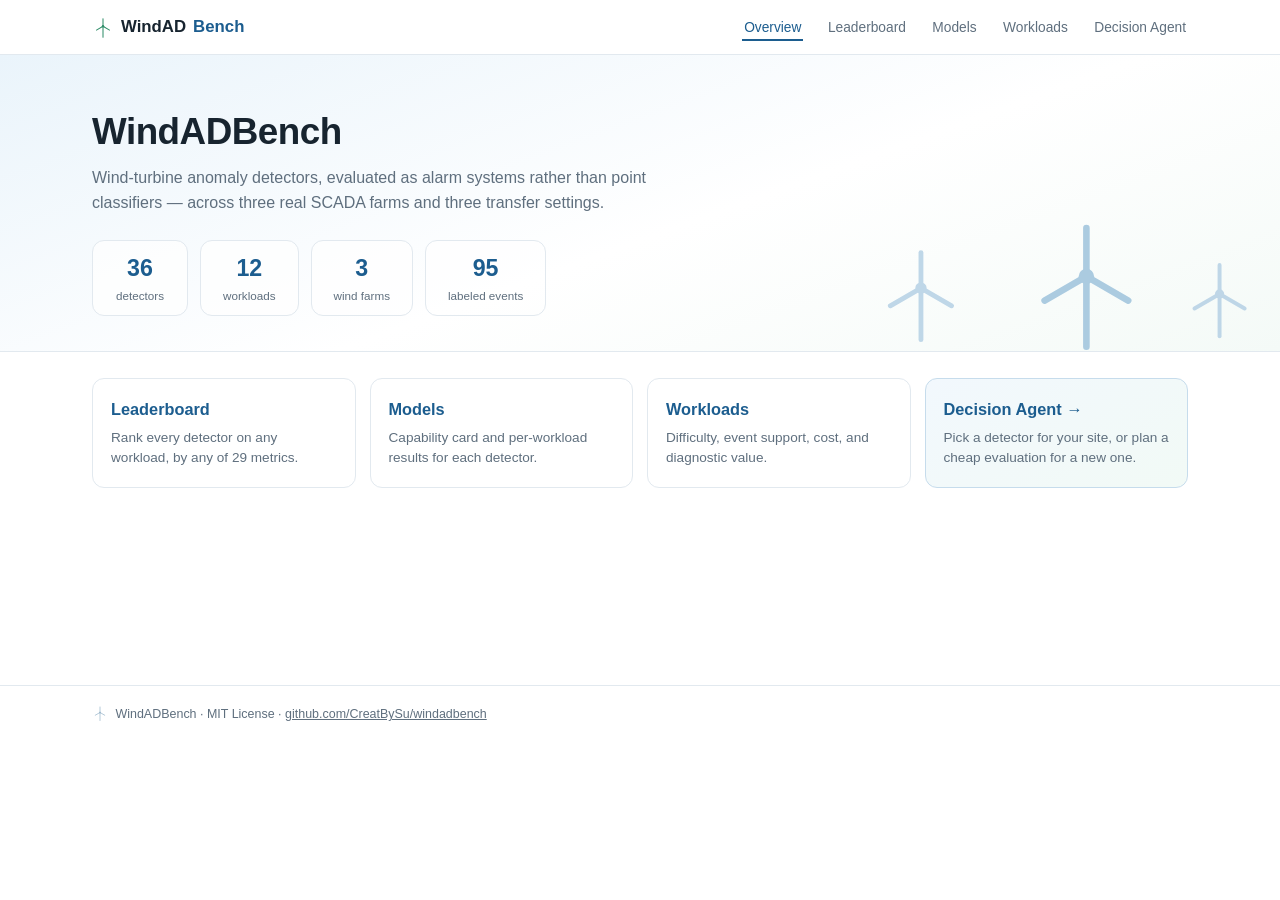
==== website/website/index.html @ ac5f59a2 "Add WindADBench website and GitHub Pages deployment" ====
<!DOCTYPE html>
<html lang="en">
<head>
<meta charset="utf-8">
<meta name="viewport" content="width=device-width, initial-scale=1">
<title>WindADBench · Benchmark System</title>
<link rel="stylesheet" href="style.css">
</head>
<body>

<svg width="0" height="0" style="position:absolute">
  <defs>
    <g id="turbine">
      <line x1="32" y1="30" x2="32" y2="62" stroke="currentColor" stroke-width="3" stroke-linecap="round"/>
      <g stroke="currentColor" stroke-width="3" stroke-linecap="round">
        <line x1="32" y1="30" x2="32" y2="8"/>
        <line x1="32" y1="30" x2="51" y2="41"/>
        <line x1="32" y1="30" x2="13" y2="41"/>
      </g>
      <circle cx="32" cy="30" r="3.5" fill="currentColor"/>
    </g>
  </defs>
</svg>

<nav class="topnav">
  <div class="wrap">
    <a class="brand" href="#overview">
      <svg viewBox="0 0 64 64" class="brand-ico"><use href="#turbine"/></svg>
      WindAD<span>Bench</span>
    </a>
    <div class="links" id="nav">
      <a href="#overview">Overview</a>
      <a href="#leaderboard">Leaderboard</a>
      <a href="#models">Models</a>
      <a href="#workloads">Workloads</a>
      <a href="#agent">Decision Agent</a>
    </div>
  </div>
</nav>

<!-- ================= OVERVIEW ================= -->
<main id="view-overview" class="view">
  <header class="hero">
    <svg class="hero-turbines" viewBox="0 0 300 120" aria-hidden="true">
      <g class="wt wt1"><use href="#turbine" transform="translate(20,40) scale(1.1)"/></g>
      <g class="wt wt2"><use href="#turbine" transform="translate(120,20) scale(1.5)"/></g>
      <g class="wt wt3"><use href="#turbine" transform="translate(230,50) scale(0.9)"/></g>
    </svg>
    <div class="wrap">
      <h1>WindADBench</h1>
      <p class="tagline">Wind-turbine anomaly detectors, evaluated as alarm systems rather than
      point classifiers — across three real SCADA farms and three transfer settings.</p>
      <div class="stats">
        <div class="stat"><b>36</b><span>detectors</span></div>
        <div class="stat"><b>12</b><span>workloads</span></div>
        <div class="stat"><b>3</b><span>wind farms</span></div>
        <div class="stat"><b>95</b><span>labeled events</span></div>
      </div>
    </div>
  </header>
  <div class="wrap">
    <div class="cards entry">
      <a class="card" href="#leaderboard"><h3>Leaderboard</h3>
        <span>Rank every detector on any workload, by any of 29 metrics.</span></a>
      <a class="card" href="#models"><h3>Models</h3>
        <span>Capability card and per-workload results for each detector.</span></a>
      <a class="card" href="#workloads"><h3>Workloads</h3>
        <span>Difficulty, event support, cost, and diagnostic value.</span></a>
      <a class="card hi" href="#agent"><h3>Decision Agent →</h3>
        <span>Pick a detector for your site, or plan a cheap evaluation for a new one.</span></a>
    </div>
  </div>
</main>

<!-- ================= LEADERBOARD ================= -->
<main id="view-leaderboard" class="view">
  <div class="wrap">
    <h2>Leaderboard</h2>
    <div class="fam-legend" id="lb-legend"></div>
    <div class="controls">
      <label>Track
        <select id="lb-track">
          <option value="in-farm">In-farm (T1)</option>
          <option value="cross-turbine">Cross-turbine (T3)</option>
          <option value="cross-farm">Cross-farm (T4)</option>
        </select></label>
      <label>Workload <select id="lb-workload"></select></label>
      <label>Family <select id="lb-family"></select></label>
      <input id="lb-search" type="search" placeholder="filter models…">
    </div>
    <div class="grouptabs" id="lb-groups"></div>
    <div class="tablewrap tall"><table id="lb-table"></table></div>
    <p class="fineprint">Click a column to rank by it; top-3 highlighted.</p>
  </div>
</main>

<!-- ================= MODELS ================= -->
<main id="view-models" class="view">
  <div class="wrap">
    <h2>Model Profiles</h2>
    <div class="fam-legend" id="md-legend"></div>
    <div class="controls">
      <label>Family <select id="md-family"></select></label>
      <label class="check" style="align-self:center"><input type="checkbox" id="md-cpu"> CPU-only</label>
      <input id="md-search" type="search" placeholder="filter models…">
    </div>
    <div class="tablewrap"><table id="md-table"></table></div>
    <div id="md-detail"></div>
  </div>
</main>

<!-- ================= WORKLOADS ================= -->
<main id="view-workloads" class="view">
  <div class="wrap">
    <h2>Workload Profiles</h2>
    <p class="note small">Each workload is a versioned ⟨farm, turbine-set, event-set⟩ task.
    Click a row for its local top models.</p>
    <div class="tablewrap"><table id="wl-table"></table></div>
    <div id="wl-detail"></div>
  </div>
</main>

<!-- ================= DECISION AGENT ================= -->
<main id="view-agent" class="view">
  <div class="wrap">
    <div class="page-head">
      <h2>Decision Agent</h2>
      <button class="btn ghost small" id="llm-open">Explanations…</button>
    </div>
    <p class="lede">Two deterministic policies read the published evidence matrix.
      <b>D2M</b> turns a deployment profile into a detector portfolio — or abstains when the
      evidence is too thin. <b>M2B</b> turns a new detector into a budgeted evaluation plan.
      Everything is computed in your browser from the same knowledge base as the paper;
      the optional language model only puts the result into words, it never changes it.</p>

    <div class="da-tabs" id="da-tabs">
      <button class="da-tab active" data-t="d2m">D2M · Which detector for my site?</button>
      <button class="da-tab" data-t="m2b">M2B · How should I evaluate my detector?</button>
    </div>

    <!-- ---- D2M ---- -->
    <section id="da-d2m" class="da-pane active">
      <div class="da-form">
        <div class="field-row">
          <label>Turbines <input type="number" id="nd-turbines" value="10" min="1"></label>
          <label>SCADA channels <input type="number" id="nd-features" value="200" min="1"></label>
          <label>Site
            <select id="nd-type"><option value="onshore">onshore</option><option value="offshore" selected>offshore</option></select></label>
          <label>Fault labels
            <select id="nd-labels"><option value="no">none (cold start)</option><option value="yes">available</option></select></label>
        </div>
        <div class="field-row preset-row">
          <span class="row-label">Priority</span>
          <div class="presets" id="nd-presets"></div>
        </div>
        <details class="adv">
          <summary>Advanced — custom weights and hard constraints</summary>
          <div class="adv-grid">
            <div>
              <h4>Dimension weights</h4>
              <div id="nd-sliders"></div>
            </div>
            <div>
              <h4>Hard constraints</h4>
              <label class="check"><input type="checkbox" id="nd-cpu"> CPU-only site</label>
              <label class="inline">Max false alarms / turbine-day <input type="number" id="nd-fa" min="0" step="0.5" placeholder="none"></label>
              <label class="inline">Max model size (MB) <input type="number" id="nd-size" min="0" step="10" placeholder="none"></label>
              <label class="inline">Min early-detection rate <input type="number" id="nd-early" min="0" max="1" step="0.05" placeholder="none"></label>
              <label class="inline">Max inference time (s) <input type="number" id="nd-infer" min="0" step="0.01" placeholder="none"></label>
            </div>
          </div>
        </details>
      </div>
      <div id="nd-out" class="da-result"></div>
    </section>

    <!-- ---- M2B ---- -->
    <section id="da-m2b" class="da-pane">
      <ol class="steps">
        <li class="step">
          <div class="step-head"><span class="step-n">1</span>
            <h3>Follow the active evaluation plan</h3></div>
          <p class="note small" id="nm-lede"></p>
          <div class="plan-grid">
            <ol class="order" id="nm-order"></ol>
            <div id="nm-chart"></div>
          </div>
        </li>
        <li class="step">
          <div class="step-head"><span class="step-n">2</span>
            <h3>Enter what you measured</h3></div>
          <p class="note small">One row per workload you ran. Empty fields are ignored —
            a dimension is only scored when at least one of its metrics is present.</p>
          <div id="nm-rows"></div>
          <div class="rowbtns">
            <button class="btn small" id="nm-add">+ add workload</button>
            <button class="btn primary small" id="nm-run">Position my detector</button>
          </div>
          <details class="adv">
            <summary>Cost measurements — enables the cost dimension</summary>
            <div class="field-row">
              <label>Inference time (s) <input type="number" step="any" id="nm-infer" placeholder="—"></label>
              <label>GPU memory (MB) <input type="number" step="any" id="nm-gpu" placeholder="0 if CPU-only"></label>
              <label>Model size (MB) <input type="number" step="any" id="nm-size" placeholder="—"></label>
            </div>
          </details>
        </li>
        <li class="step">
          <div class="step-head"><span class="step-n">3</span>
            <h3>Read the position</h3></div>
          <div id="nm-out" class="da-result"></div>
        </li>
      </ol>
    </section>
  </div>
</main>

<!-- ================= LLM SETTINGS ================= -->
<dialog id="llm-dialog">
  <form method="dialog" class="llm-form">
    <h3>Explanation settings</h3>
    <p class="note small">The agent's decisions are computed locally and never depend on a
      language model. If you supply an <b>OpenAI-compatible</b> endpoint, the site can additionally
      generate a written explanation of a result. Your key is kept in this browser's
      <code>localStorage</code>, sent only to the endpoint you name, and never to us.</p>
    <label class="stack">Base URL
      <input type="url" id="llm-url" placeholder="https://api.deepseek.com/v1" autocomplete="off"></label>
    <label class="stack">API key
      <input type="password" id="llm-key" placeholder="sk-…" autocomplete="off"></label>
    <label class="stack">Model
      <input type="text" id="llm-model" placeholder="deepseek-chat" autocomplete="off"></label>
    <p class="fineprint" id="llm-resolved"></p>
    <div class="rowbtns">
      <button class="btn primary small" id="llm-save" value="save">Save</button>
      <button class="btn small" id="llm-test" type="button">Test connection</button>
      <button class="btn small" id="llm-clear" type="button">Clear</button>
      <button class="btn ghost small" value="cancel" formnovalidate>Close</button>
    </div>
    <p class="llm-status" id="llm-status"></p>
  </form>
</dialog>

<footer><div class="wrap">
  <svg viewBox="0 0 64 64" class="foot-ico"><use href="#turbine"/></svg>
  WindADBench · MIT License ·
  <a href="https://github.com/CreatBySu/windadbench">github.com/CreatBySu/windadbench</a>
</div></footer>

<script src="data.js"></script>
<script src="core.js"></script>
<script src="views.js"></script>
<script src="policy.js"></script>
<script src="explain.js"></script>
<script src="agent.js"></script>
<script src="app.js"></script>
</body>
</html>
---- website/website/style.css ----
:root {
  --ink: #17242f;
  --muted: #5f6f7e;
  --accent: #1c5d8f;
  --accent-2: #2e8d68;
  --sky-1: #eaf4fb;
  --sky-2: #f4faf7;
  --line: #e2e9ef;
  --bg-alt: #f6f9fb;
  --card: #ffffff;
  --warn: #a15c00;
  --danger: #a3323f;
  --radius: 12px;
  --shadow: 0 2px 14px rgba(28, 93, 143, .08);
  font-size: 16px;
}
* { box-sizing: border-box; }
body {
  margin: 0; color: var(--ink);
  font-family: -apple-system, "Segoe UI", Helvetica, Arial, sans-serif;
  line-height: 1.55; background: #fff;
}
.wrap { max-width: 1140px; margin: 0 auto; padding: 0 22px; }
h1 { font-size: 2.3rem; margin: 0 0 .4rem; letter-spacing: -0.5px; }
h2 { font-size: 1.45rem; margin: 0 0 1rem; padding-top: 2rem; letter-spacing: -0.3px; }
h2::after { content: ""; display: block; width: 44px; height: 3px; border-radius: 2px;
  background: linear-gradient(90deg, var(--accent), var(--accent-2)); margin-top: 8px; }
h3 { font-size: 1.02rem; margin: 0 0 .6rem; }
h4 { font-size: .78rem; margin: 1rem 0 .35rem; text-transform: uppercase; letter-spacing: .07em; color: var(--muted); }
.note { color: var(--muted); max-width: 64rem; }
.small { font-size: .84rem; }
.fineprint { color: var(--muted); font-size: .78rem; margin-top: .8rem; }
.muted { color: var(--muted); }
code { font-size: .86em; background: var(--bg-alt); border-radius: 4px; padding: 0 4px; }

/* ---- nav ---- */
.topnav { position: sticky; top: 0; z-index: 50; background: rgba(255,255,255,.94);
  backdrop-filter: blur(8px); border-bottom: 1px solid var(--line); }
.topnav .wrap { display: flex; align-items: center; justify-content: space-between; height: 54px; }
.brand { font-weight: 700; font-size: 1.05rem; color: var(--ink); text-decoration: none;
  display: flex; align-items: center; gap: 7px; }
.brand span { color: var(--accent); }
.brand-ico { width: 22px; height: 22px; color: var(--accent-2); }
.links a { color: var(--muted); text-decoration: none; font-size: .86rem; margin-left: 18px;
  padding: 4px 2px; border-bottom: 2px solid transparent; }
.links a.active, .links a:hover { color: var(--accent); border-bottom-color: var(--accent); }

/* ---- views ---- */
.view { display: none; min-height: 70vh; padding-bottom: 3rem; }
.view.active { display: block; }
.page-head { display: flex; align-items: baseline; justify-content: space-between; gap: 16px; }
.page-head h2 { margin-bottom: .6rem; }
.lede { color: var(--muted); font-size: .9rem; max-width: 58rem; margin: 0 0 1.4rem; }
.lede b { color: var(--ink); }

/* ---- hero ---- */
.hero { position: relative; overflow: hidden; padding: 3rem 0 2.2rem; margin-bottom: 1.6rem;
  border-bottom: 1px solid var(--line);
  background: linear-gradient(160deg, var(--sky-1) 0%, #ffffff 55%, var(--sky-2) 100%); }
.hero .wrap { position: relative; z-index: 1; }
.hero-turbines { position: absolute; right: 0; bottom: -6px; width: min(440px, 46vw);
  color: #b9d3e6; opacity: .9; }
.wt { animation: sway 5.5s ease-in-out infinite; transform-origin: center bottom; }
.wt2 { animation-delay: 1.2s; color: #a3c6de; }
.wt3 { animation-delay: 2.4s; }
@keyframes sway { 0%,100% { transform: translateY(0) } 50% { transform: translateY(-3px) } }
@media (prefers-reduced-motion: reduce) { .wt { animation: none; } }
.tagline { font-size: 1rem; color: var(--muted); max-width: 38rem; margin: 0 0 1.5rem; }
.stats { display: flex; flex-wrap: wrap; gap: 12px; }
.stat { display: flex; flex-direction: column; align-items: center; gap: 0;
  background: rgba(255,255,255,.72); border: 1px solid var(--line); border-radius: var(--radius);
  padding: 10px 22px; min-width: 96px; }
.stat b { display: block; font-size: 1.45rem; color: var(--accent); font-variant-numeric: tabular-nums; }
.stat span { font-size: .73rem; color: var(--muted); }

/* ---- entry cards ---- */
.cards { display: grid; grid-template-columns: repeat(auto-fit, minmax(230px, 1fr)); gap: 14px; }
.card { background: var(--card); border: 1px solid var(--line); border-radius: var(--radius);
  padding: 18px; color: var(--ink); text-decoration: none;
  transition: transform .15s, box-shadow .15s, border-color .15s; }
.card span { display: block; font-size: .85rem; line-height: 1.5; color: var(--muted); }
a.card:hover { border-color: var(--accent); box-shadow: var(--shadow); transform: translateY(-2px); }
.card h3 { margin: 0 0 .35rem; color: var(--accent); }
.card.hi { background: linear-gradient(150deg, #f2f8fd, #f2faf6); border-color: #c6dcec; }

/* ---- controls ---- */
.controls { display: flex; flex-wrap: wrap; gap: 14px; align-items: end; margin: 1rem 0 .6rem; }
.controls label { font-size: .76rem; color: var(--muted); display: flex; flex-direction: column; gap: 4px; }
select, input[type=search], input[type=number], input[type=text], input[type=url], input[type=password] {
  font: inherit; font-size: .85rem; padding: 6px 9px; border: 1px solid var(--line);
  border-radius: 8px; background: #fff; color: var(--ink); }
select:focus, input:focus { outline: 2px solid #bcd7ea; outline-offset: 0; }
.grouptabs { display: flex; flex-wrap: wrap; gap: 6px; margin: 0 0 10px; }
.gtab { font: inherit; font-size: .8rem; padding: 5px 14px; border: 1px solid var(--line);
  border-radius: 16px; background: #fff; cursor: pointer; color: var(--muted); }
.gtab.active { background: var(--accent); border-color: var(--accent); color: #fff; }

/* ---- tables ---- */
.tablewrap { overflow: auto; border: 1px solid var(--line); border-radius: 10px; background: #fff; }
.tablewrap.tall { max-height: 66vh; }
table { border-collapse: collapse; width: 100%; font-size: .83rem; background: #fff; }
th, td { padding: 6px 10px; text-align: right; border-bottom: 1px solid var(--line); white-space: nowrap; }
th:first-child, td:first-child, th:nth-child(2), td:nth-child(2), th:nth-child(3), td:nth-child(3) { text-align: left; }
th { background: var(--bg-alt); cursor: pointer; user-select: none; position: sticky; top: 0; z-index: 2; }
th.sorted { color: var(--accent); }
tbody tr:hover { background: #f1f7fb; }
tr.click { cursor: pointer; }
td.best { font-weight: 700; color: var(--accent-2); }
td.rank { color: var(--muted); }
tr.top1 td.rank::after { content: " 🥇"; } tr.top2 td.rank::after { content: " 🥈"; }
tr.top3 td.rank::after { content: " 🥉"; }
table.mini th, table.mini td { padding: 4px 8px; font-size: .8rem; }
.pct { color: var(--accent); font-variant-numeric: tabular-nums; }

.chip { display: inline-block; padding: 1px 8px; border-radius: 10px; font-size: .7rem; color: #fff; }
.fam-legend { display: flex; flex-wrap: wrap; gap: 6px 16px; margin: .2rem 0 .4rem;
  font-size: .78rem; color: var(--muted); }
.fam-legend .leg { display: inline-flex; align-items: center; gap: 5px; }
.f-NL { background:#6c757d; } .f-ML { background:#2e8d68; } .f-DL { background:#1c5d8f; }
.f-LLM { background:#8e44ad; } .f-TSP { background:#b26a00; } .f-DLLM { background:#a83250; }
.tag { display: inline-block; font-size: .68rem; border: 1px solid var(--line); border-radius: 4px;
  padding: 0 6px; color: var(--muted); margin-left: 6px; }
.tag.ok { color: var(--accent-2); border-color: #bcd9cb; background: #f0f8f4; }
.flag { display: inline-block; font-size: .68rem; color: var(--warn); border: 1px solid #e7c690;
  background: #fdf6e9; border-radius: 4px; padding: 0 6px; margin-left: 6px; vertical-align: middle; }
.star { color: var(--accent-2); }

/* ---- panels / details ---- */
.panel { background: var(--card); border: 1px solid var(--line); border-radius: var(--radius); padding: 18px; }
.panel.detail { margin-top: 14px; border-color: #cdd9e4; box-shadow: var(--shadow); }
.detail-head { display: flex; align-items: baseline; justify-content: space-between; gap: 14px; }
.detail-grid { display: grid; grid-template-columns: 1fr 1.4fr; gap: 18px; }

.dimbars { margin-top: 10px; }
.dimbar { display: grid; grid-template-columns: 104px 1fr 36px; gap: 8px; align-items: center;
  font-size: .75rem; color: var(--muted); margin: 3px 0; }
.bar { height: 8px; background: #e8edf2; border-radius: 4px; overflow: hidden; display: inline-block; }
.bar.wide { width: 110px; vertical-align: middle; }
.bar i { display: block; height: 100%; border-radius: 4px;
  background: linear-gradient(90deg, var(--accent), #3f7fae); }

.rec-list { list-style: none; margin: 8px 0; padding: 0; font-size: .87rem; }
.rec-list li { padding: 6px 4px; border-bottom: 1px dashed var(--line);
  display: flex; justify-content: space-between; align-items: center; gap: 8px; flex-wrap: wrap; }
.checklist { font-size: .85rem; padding-left: 1.3rem; margin: .3rem 0; }
.checklist li { margin: 4px 0; }
details { font-size: .85rem; }
summary { cursor: pointer; }

/* ---- forms ---- */
.presets { display: flex; flex-wrap: wrap; gap: 8px; }
.preset { border: 1px solid var(--line); border-radius: 16px; background: #fff; padding: 5px 12px;
  font-size: .79rem; cursor: pointer; color: var(--ink); font-family: inherit; }
.preset.active { background: var(--accent); border-color: var(--accent); color: #fff; }
.slider-row { display: grid; grid-template-columns: 92px 1fr 44px; align-items: center;
  gap: 10px; margin: 6px 0; font-size: .83rem; }
input[type=range] { accent-color: var(--accent); width: 100%; }
label.check { display: block; font-size: .85rem; margin: 6px 0; }
label.inline { display: flex; justify-content: space-between; align-items: center;
  gap: 10px; font-size: .83rem; margin: 6px 0; color: var(--muted); }
label.inline input, label.inline select { width: 120px; }
label.stack { display: flex; flex-direction: column; gap: 4px; font-size: .78rem;
  color: var(--muted); margin: 10px 0 0; }

.rowbtns { display: flex; gap: 10px; margin: 12px 0 0; flex-wrap: wrap; }
.btn { display: inline-block; padding: 8px 16px; border: 1px solid var(--accent); border-radius: 8px;
  color: var(--accent); text-decoration: none; font-size: .86rem; background: #fff;
  cursor: pointer; font-family: inherit; }
.btn.primary { background: var(--accent); color: #fff; }
.btn.ghost { border-color: var(--line); color: var(--muted); }
.btn.small { padding: 5px 12px; font-size: .8rem; }
.btn:hover:not(:disabled) { filter: brightness(1.08); border-color: var(--accent); color: var(--accent); }
.btn.primary:hover { color: #fff; }
.btn:disabled { opacity: .55; cursor: progress; }

/* ---- decision agent: tabs and form ---- */
.da-tabs { display: flex; gap: 8px; margin: 0 0 16px; }
.da-tab { font: inherit; font-size: .88rem; padding: 9px 18px; cursor: pointer;
  border: 1px solid var(--line); border-radius: 10px; background: #fff; color: var(--muted); }
.da-tab.active { background: var(--accent); border-color: var(--accent); color: #fff;
  box-shadow: var(--shadow); }
.da-pane { display: none; }
.da-pane.active { display: block; }

.da-form { background: var(--bg-alt); border: 1px solid var(--line); border-radius: var(--radius);
  padding: 14px 16px; }
.field-row { display: flex; flex-wrap: wrap; gap: 10px 18px; align-items: center; }
.field-row + .field-row { margin-top: 12px; padding-top: 12px; border-top: 1px solid var(--line); }
.field-row > label { display: inline-flex; align-items: center; gap: 8px;
  font-size: .8rem; color: var(--muted); }
.field-row input[type=number] { width: 92px; }
.row-label { font-size: .8rem; color: var(--muted); }
.adv { margin-top: 12px; padding-top: 10px; border-top: 1px solid var(--line); }
.adv > summary { font-size: .8rem; color: var(--accent); }
.adv-grid { display: grid; grid-template-columns: 1fr 1.1fr; gap: 24px; margin-top: 6px; }

/* ---- decision agent: result ---- */
.da-result { margin-top: 18px; }
.verdict { border: 1px solid #c6dcec; border-radius: var(--radius); padding: 16px 18px;
  background: linear-gradient(160deg, #f4f8fc, #f6fbf8); }
.verdict.warn { border-color: #e7cfa4; background: linear-gradient(160deg, #fdf8ee, #fdfbf6); }
.verdict-head { display: flex; align-items: center; justify-content: space-between;
  gap: 12px; flex-wrap: wrap; }
.verdict .name { font-size: 1.25rem; font-weight: 700; margin: 2px 0 4px; }
.verdict-sub { font-size: .82rem; color: var(--muted); margin: 0 0 4px; }
.verdict-note { font-size: .84rem; color: var(--warn); margin: 6px 0 0; }
.klabel { font-size: .7rem; text-transform: uppercase; letter-spacing: .08em; color: var(--muted); }
.conf { font-size: .72rem; border-radius: 20px; padding: 2px 10px; border: 1px solid var(--line);
  color: var(--muted); background: #fff; white-space: nowrap; }
.conf-high { color: var(--accent-2); border-color: #bcd9cb; background: #f0f8f4; }
.conf-medium { color: var(--warn); border-color: #e7c690; background: #fdf6e9; }
.conf-low { color: var(--danger); border-color: #e2b4ba; background: #fdf1f2; }

.explain-out { margin: 14px 0 0; }
.explain-text { font-size: .88rem; line-height: 1.65; margin: 10px 0 0;
  border-left: 3px solid var(--accent-2); background: var(--sky-2);
  border-radius: 0 8px 8px 0; padding: 10px 14px; white-space: pre-wrap; }
.explain-text.hint { border-left-color: #cdd9e4; background: var(--bg-alt); color: var(--muted); }
.explain-text.error { border-left-color: #d9a2aa; background: #fdf1f2; color: var(--danger); }

.fold { margin-top: 14px; border: 1px solid var(--line); border-radius: 10px; padding: 10px 14px; }
.fold > summary { font-size: .84rem; color: var(--accent); }
.fold[open] > summary { margin-bottom: 6px; }
.excl { max-height: 160px; overflow: auto; line-height: 1.7; }

/* ---- decision agent: M2B steps ---- */
.steps { list-style: none; margin: 0; padding: 0; }
.step { border: 1px solid var(--line); border-radius: var(--radius); padding: 16px 18px;
  margin-bottom: 14px; background: var(--card); }
.step-head { display: flex; align-items: center; gap: 10px; }
.step-head h3 { margin: 0; }
.step-n { display: inline-flex; align-items: center; justify-content: center;
  width: 22px; height: 22px; border-radius: 50%; background: var(--accent); color: #fff;
  font-size: .76rem; font-weight: 700; flex: none; }
.plan-grid { display: grid; grid-template-columns: 1fr 1.15fr; gap: 22px; align-items: start; }

.order { list-style: none; padding: 0; margin: .4rem 0 0; font-size: .84rem; }
.order li { display: grid; grid-template-columns: 22px 1fr auto auto; align-items: baseline;
  gap: 10px; padding: 3px 8px; border-radius: 6px; }
.order li.active-step { background: var(--sky-2); }
.ord-n { color: var(--muted); font-size: .74rem; font-variant-numeric: tabular-nums; }
.ord-w { font-weight: 500; }
.ord-c, .ord-r { color: var(--muted); font-size: .76rem; font-variant-numeric: tabular-nums;
  text-align: right; }
.ord-r.met { color: var(--accent-2); font-weight: 600; }
#nm-chart svg { width: 100%; height: auto; display: block; }

.nm-row { display: grid; grid-template-columns: 1.25fr repeat(6, 1fr); gap: 6px; margin: 6px 0; }
.nm-row input { min-width: 0; padding: 6px 6px; font-size: .78rem; }

/* ---- LLM settings dialog ---- */
#llm-dialog { border: 1px solid var(--line); border-radius: var(--radius); padding: 0;
  max-width: 480px; width: calc(100% - 32px); box-shadow: 0 12px 40px rgba(23,36,47,.22); }
#llm-dialog::backdrop { background: rgba(23,36,47,.32); }
.llm-form { padding: 20px 22px 18px; }
.llm-form h3 { margin-bottom: .5rem; }
.llm-form input { width: 100%; }
.llm-status { font-size: .8rem; margin: 10px 0 0; color: var(--muted); min-height: 1.2em; }
.llm-status.ok { color: var(--accent-2); }
.llm-status.error { color: var(--danger); }

/* ---- footer ---- */
footer { border-top: 1px solid var(--line); padding: 1.2rem 0 2rem; color: var(--muted); font-size: .78rem; }
footer a { color: var(--muted); }
.foot-ico { width: 16px; height: 16px; color: #9db8cc; vertical-align: -3px; margin-right: 4px; }

@media (max-width: 900px) {
  .detail-grid, .adv-grid, .plan-grid { grid-template-columns: 1fr; }
  .hero-turbines { display: none; }
  .links a { margin-left: 9px; font-size: .78rem; }
  .nm-row { grid-template-columns: 1fr 1fr 1fr; }
  .da-tabs { flex-direction: column; }
  .page-head { flex-direction: column; align-items: flex-start; gap: 4px; }
}
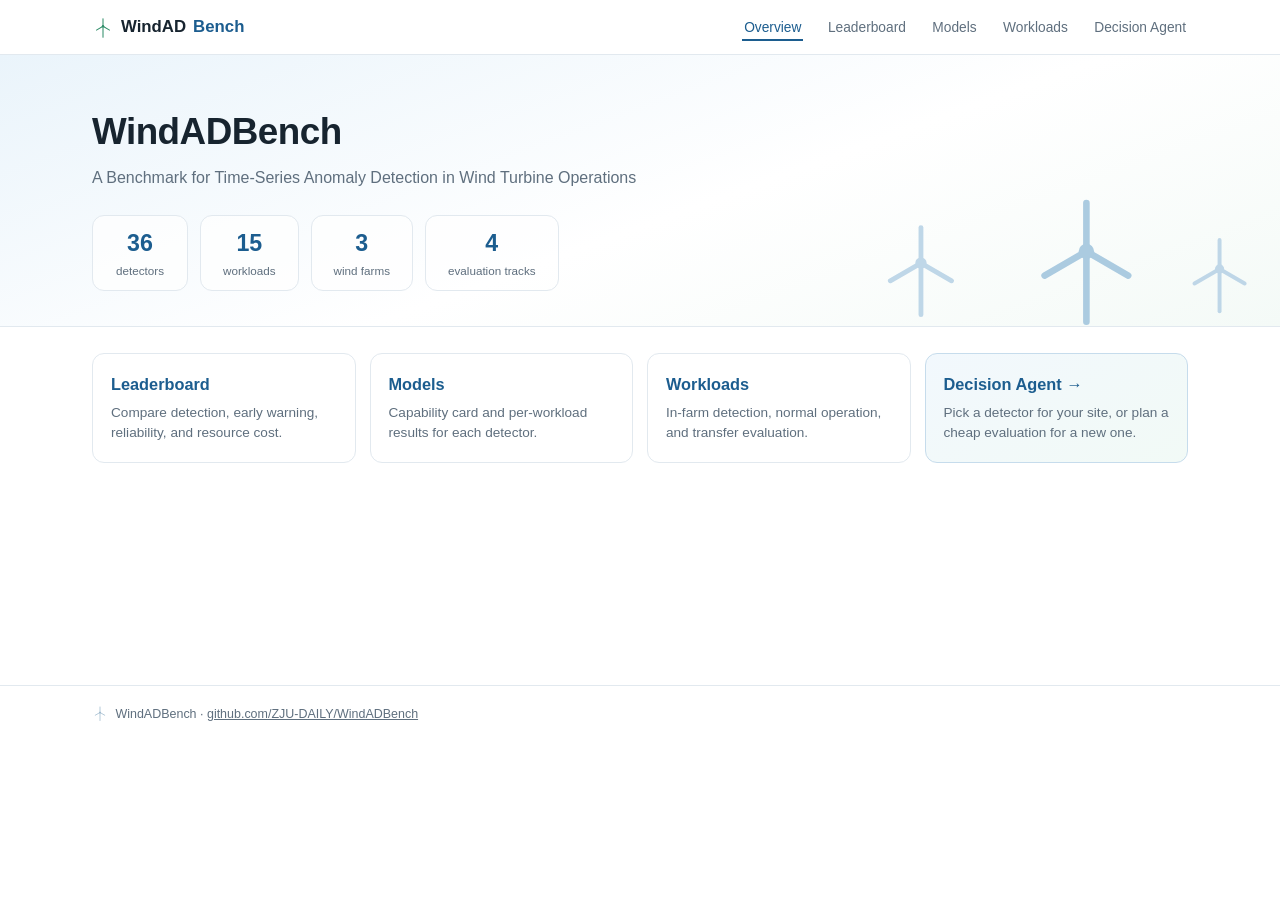
==== commit d40fc4ef: "Initial release" ====
--- a/website/website/index.html
+++ b/website/website/index.html
@@ -3,7 +3,7 @@
 <head>
 <meta charset="utf-8">
 <meta name="viewport" content="width=device-width, initial-scale=1">
-<title>WindADBench · Benchmark System</title>
+<title>WindADBench: A Benchmark for Time-Series Anomaly Detection in Wind Turbine Operations</title>
 <link rel="stylesheet" href="style.css">
 </head>
 <body>
@@ -38,7 +38,6 @@
   </div>
 </nav>
 
-<!-- ================= OVERVIEW ================= -->
 <main id="view-overview" class="view">
   <header class="hero">
     <svg class="hero-turbines" viewBox="0 0 300 120" aria-hidden="true">
@@ -48,31 +47,29 @@
     </svg>
     <div class="wrap">
       <h1>WindADBench</h1>
-      <p class="tagline">Wind-turbine anomaly detectors, evaluated as alarm systems rather than
-      point classifiers — across three real SCADA farms and three transfer settings.</p>
+      <p class="tagline">A Benchmark for Time-Series Anomaly Detection in Wind Turbine Operations</p>
       <div class="stats">
         <div class="stat"><b>36</b><span>detectors</span></div>
-        <div class="stat"><b>12</b><span>workloads</span></div>
+        <div class="stat"><b>15</b><span>workloads</span></div>
         <div class="stat"><b>3</b><span>wind farms</span></div>
-        <div class="stat"><b>95</b><span>labeled events</span></div>
+        <div class="stat"><b>4</b><span>evaluation tracks</span></div>
       </div>
     </div>
   </header>
   <div class="wrap">
     <div class="cards entry">
       <a class="card" href="#leaderboard"><h3>Leaderboard</h3>
-        <span>Rank every detector on any workload, by any of 29 metrics.</span></a>
+        <span>Compare detection, early warning, reliability, and resource cost.</span></a>
       <a class="card" href="#models"><h3>Models</h3>
         <span>Capability card and per-workload results for each detector.</span></a>
       <a class="card" href="#workloads"><h3>Workloads</h3>
-        <span>Difficulty, event support, cost, and diagnostic value.</span></a>
+        <span>In-farm detection, normal operation, and transfer evaluation.</span></a>
       <a class="card hi" href="#agent"><h3>Decision Agent →</h3>
         <span>Pick a detector for your site, or plan a cheap evaluation for a new one.</span></a>
     </div>
   </div>
 </main>
 
-<!-- ================= LEADERBOARD ================= -->
 <main id="view-leaderboard" class="view">
   <div class="wrap">
     <h2>Leaderboard</h2>
@@ -81,6 +78,7 @@
       <label>Track
         <select id="lb-track">
           <option value="in-farm">In-farm (T1)</option>
+          <option value="normal-reliability">Normal operation (T2)</option>
           <option value="cross-turbine">Cross-turbine (T3)</option>
           <option value="cross-farm">Cross-farm (T4)</option>
         </select></label>
@@ -91,10 +89,10 @@
     <div class="grouptabs" id="lb-groups"></div>
     <div class="tablewrap tall"><table id="lb-table"></table></div>
     <p class="fineprint">Click a column to rank by it; top-3 highlighted.</p>
-  </div>
-</main>
-
-<!-- ================= MODELS ================= -->
+    <p class="fineprint" id="lb-note"></p>
+  </div>
+</main>
+
 <main id="view-models" class="view">
   <div class="wrap">
     <h2>Model Profiles</h2>
@@ -109,7 +107,6 @@
   </div>
 </main>
 
-<!-- ================= WORKLOADS ================= -->
 <main id="view-workloads" class="view">
   <div class="wrap">
     <h2>Workload Profiles</h2>
@@ -120,7 +117,6 @@
   </div>
 </main>
 
-<!-- ================= DECISION AGENT ================= -->
 <main id="view-agent" class="view">
   <div class="wrap">
     <div class="page-head">
@@ -128,9 +124,9 @@
       <button class="btn ghost small" id="llm-open">Explanations…</button>
     </div>
     <p class="lede">Two deterministic policies read the published evidence matrix.
-      <b>D2M</b> turns a deployment profile into a detector portfolio — or abstains when the
-      evidence is too thin. <b>M2B</b> turns a new detector into a budgeted evaluation plan.
-      Everything is computed in your browser from the same knowledge base as the paper;
+      <b>D2M</b> uses transfer evidence to recommend a detector portfolio.
+      <b>M2B</b> uses measured workloads to complete a detector's performance card and plan further evaluation.
+      Both use the paper's evidence snapshot and fitted statistical models;
       the optional language model only puts the result into words, it never changes it.</p>
 
     <div class="da-tabs" id="da-tabs">
@@ -138,16 +134,11 @@
       <button class="da-tab" data-t="m2b">M2B · How should I evaluate my detector?</button>
     </div>
 
-    <!-- ---- D2M ---- -->
     <section id="da-d2m" class="da-pane active">
       <div class="da-form">
         <div class="field-row">
-          <label>Turbines <input type="number" id="nd-turbines" value="10" min="1"></label>
-          <label>SCADA channels <input type="number" id="nd-features" value="200" min="1"></label>
-          <label>Site
-            <select id="nd-type"><option value="onshore">onshore</option><option value="offshore" selected>offshore</option></select></label>
-          <label>Fault labels
-            <select id="nd-labels"><option value="no">none (cold start)</option><option value="yes">available</option></select></label>
+          <label>Target farm
+            <select id="nd-target"><option value="A">Farm A</option><option value="B">Farm B</option><option value="C">Farm C</option></select></label>
         </div>
         <div class="field-row preset-row">
           <span class="row-label">Priority</span>
@@ -164,9 +155,7 @@
               <h4>Hard constraints</h4>
               <label class="check"><input type="checkbox" id="nd-cpu"> CPU-only site</label>
               <label class="inline">Max false alarms / turbine-day <input type="number" id="nd-fa" min="0" step="0.5" placeholder="none"></label>
-              <label class="inline">Max model size (MB) <input type="number" id="nd-size" min="0" step="10" placeholder="none"></label>
-              <label class="inline">Min early-detection rate <input type="number" id="nd-early" min="0" max="1" step="0.05" placeholder="none"></label>
-              <label class="inline">Max inference time (s) <input type="number" id="nd-infer" min="0" step="0.01" placeholder="none"></label>
+              <label class="inline">Max normal-point FPR <input type="number" id="nd-fpr" min="0" max="1" step="0.01" placeholder="none"></label>
             </div>
           </div>
         </details>
@@ -174,7 +163,6 @@
       <div id="nd-out" class="da-result"></div>
     </section>
 
-    <!-- ---- M2B ---- -->
     <section id="da-m2b" class="da-pane">
       <ol class="steps">
         <li class="step">
@@ -189,21 +177,13 @@
         <li class="step">
           <div class="step-head"><span class="step-n">2</span>
             <h3>Enter what you measured</h3></div>
-          <p class="note small">One row per workload you ran. Empty fields are ignored —
-            a dimension is only scored when at least one of its metrics is present.</p>
+          <p class="note small">Enter one row per measured workload, including its resource measurements.
+            Delay and MTBFA use hours; fit and inference times use seconds.</p>
           <div id="nm-rows"></div>
           <div class="rowbtns">
             <button class="btn small" id="nm-add">+ add workload</button>
             <button class="btn primary small" id="nm-run">Position my detector</button>
           </div>
-          <details class="adv">
-            <summary>Cost measurements — enables the cost dimension</summary>
-            <div class="field-row">
-              <label>Inference time (s) <input type="number" step="any" id="nm-infer" placeholder="—"></label>
-              <label>GPU memory (MB) <input type="number" step="any" id="nm-gpu" placeholder="0 if CPU-only"></label>
-              <label>Model size (MB) <input type="number" step="any" id="nm-size" placeholder="—"></label>
-            </div>
-          </details>
         </li>
         <li class="step">
           <div class="step-head"><span class="step-n">3</span>
@@ -215,7 +195,6 @@
   </div>
 </main>
 
-<!-- ================= LLM SETTINGS ================= -->
 <dialog id="llm-dialog">
   <form method="dialog" class="llm-form">
     <h3>Explanation settings</h3>
@@ -242,11 +221,12 @@
 
 <footer><div class="wrap">
   <svg viewBox="0 0 64 64" class="foot-ico"><use href="#turbine"/></svg>
-  WindADBench · MIT License ·
-  <a href="https://github.com/CreatBySu/windadbench">github.com/CreatBySu/windadbench</a>
+  WindADBench ·
+  <a href="https://github.com/ZJU-DAILY/WindADBench">github.com/ZJU-DAILY/WindADBench</a>
 </div></footer>
 
 <script src="data.js"></script>
+<script src="agent_data.js"></script>
 <script src="core.js"></script>
 <script src="views.js"></script>
 <script src="policy.js"></script>
--- a/website/website/style.css
+++ b/website/website/style.css
@@ -33,7 +33,6 @@
 .muted { color: var(--muted); }
 code { font-size: .86em; background: var(--bg-alt); border-radius: 4px; padding: 0 4px; }
 
-/* ---- nav ---- */
 .topnav { position: sticky; top: 0; z-index: 50; background: rgba(255,255,255,.94);
   backdrop-filter: blur(8px); border-bottom: 1px solid var(--line); }
 .topnav .wrap { display: flex; align-items: center; justify-content: space-between; height: 54px; }
@@ -45,7 +44,6 @@
   padding: 4px 2px; border-bottom: 2px solid transparent; }
 .links a.active, .links a:hover { color: var(--accent); border-bottom-color: var(--accent); }
 
-/* ---- views ---- */
 .view { display: none; min-height: 70vh; padding-bottom: 3rem; }
 .view.active { display: block; }
 .page-head { display: flex; align-items: baseline; justify-content: space-between; gap: 16px; }
@@ -53,7 +51,6 @@
 .lede { color: var(--muted); font-size: .9rem; max-width: 58rem; margin: 0 0 1.4rem; }
 .lede b { color: var(--ink); }
 
-/* ---- hero ---- */
 .hero { position: relative; overflow: hidden; padding: 3rem 0 2.2rem; margin-bottom: 1.6rem;
   border-bottom: 1px solid var(--line);
   background: linear-gradient(160deg, var(--sky-1) 0%, #ffffff 55%, var(--sky-2) 100%); }
@@ -73,7 +70,6 @@
 .stat b { display: block; font-size: 1.45rem; color: var(--accent); font-variant-numeric: tabular-nums; }
 .stat span { font-size: .73rem; color: var(--muted); }
 
-/* ---- entry cards ---- */
 .cards { display: grid; grid-template-columns: repeat(auto-fit, minmax(230px, 1fr)); gap: 14px; }
 .card { background: var(--card); border: 1px solid var(--line); border-radius: var(--radius);
   padding: 18px; color: var(--ink); text-decoration: none;
@@ -83,7 +79,6 @@
 .card h3 { margin: 0 0 .35rem; color: var(--accent); }
 .card.hi { background: linear-gradient(150deg, #f2f8fd, #f2faf6); border-color: #c6dcec; }
 
-/* ---- controls ---- */
 .controls { display: flex; flex-wrap: wrap; gap: 14px; align-items: end; margin: 1rem 0 .6rem; }
 .controls label { font-size: .76rem; color: var(--muted); display: flex; flex-direction: column; gap: 4px; }
 select, input[type=search], input[type=number], input[type=text], input[type=url], input[type=password] {
@@ -95,7 +90,6 @@
   border-radius: 16px; background: #fff; cursor: pointer; color: var(--muted); }
 .gtab.active { background: var(--accent); border-color: var(--accent); color: #fff; }
 
-/* ---- tables ---- */
 .tablewrap { overflow: auto; border: 1px solid var(--line); border-radius: 10px; background: #fff; }
 .tablewrap.tall { max-height: 66vh; }
 table { border-collapse: collapse; width: 100%; font-size: .83rem; background: #fff; }
@@ -125,7 +119,6 @@
   background: #fdf6e9; border-radius: 4px; padding: 0 6px; margin-left: 6px; vertical-align: middle; }
 .star { color: var(--accent-2); }
 
-/* ---- panels / details ---- */
 .panel { background: var(--card); border: 1px solid var(--line); border-radius: var(--radius); padding: 18px; }
 .panel.detail { margin-top: 14px; border-color: #cdd9e4; box-shadow: var(--shadow); }
 .detail-head { display: flex; align-items: baseline; justify-content: space-between; gap: 14px; }
@@ -147,7 +140,6 @@
 details { font-size: .85rem; }
 summary { cursor: pointer; }
 
-/* ---- forms ---- */
 .presets { display: flex; flex-wrap: wrap; gap: 8px; }
 .preset { border: 1px solid var(--line); border-radius: 16px; background: #fff; padding: 5px 12px;
   font-size: .79rem; cursor: pointer; color: var(--ink); font-family: inherit; }
@@ -173,7 +165,6 @@
 .btn.primary:hover { color: #fff; }
 .btn:disabled { opacity: .55; cursor: progress; }
 
-/* ---- decision agent: tabs and form ---- */
 .da-tabs { display: flex; gap: 8px; margin: 0 0 16px; }
 .da-tab { font: inherit; font-size: .88rem; padding: 9px 18px; cursor: pointer;
   border: 1px solid var(--line); border-radius: 10px; background: #fff; color: var(--muted); }
@@ -194,7 +185,6 @@
 .adv > summary { font-size: .8rem; color: var(--accent); }
 .adv-grid { display: grid; grid-template-columns: 1fr 1.1fr; gap: 24px; margin-top: 6px; }
 
-/* ---- decision agent: result ---- */
 .da-result { margin-top: 18px; }
 .verdict { border: 1px solid #c6dcec; border-radius: var(--radius); padding: 16px 18px;
   background: linear-gradient(160deg, #f4f8fc, #f6fbf8); }
@@ -223,7 +213,6 @@
 .fold[open] > summary { margin-bottom: 6px; }
 .excl { max-height: 160px; overflow: auto; line-height: 1.7; }
 
-/* ---- decision agent: M2B steps ---- */
 .steps { list-style: none; margin: 0; padding: 0; }
 .step { border: 1px solid var(--line); border-radius: var(--radius); padding: 16px 18px;
   margin-bottom: 14px; background: var(--card); }
@@ -245,10 +234,13 @@
 .ord-r.met { color: var(--accent-2); font-weight: 600; }
 #nm-chart svg { width: 100%; height: auto; display: block; }
 
-.nm-row { display: grid; grid-template-columns: 1.25fr repeat(6, 1fr); gap: 6px; margin: 6px 0; }
+.nm-row { display: grid; grid-template-columns: 1fr auto; gap: 10px; margin: 12px 0; padding: 12px; border: 1px solid var(--line); border-radius: 8px; }
+.nm-row > select { grid-column: 1 / -1; }
+.nm-fields { display: grid; grid-template-columns: repeat(5, minmax(0, 1fr)); gap: 10px; grid-column: 1 / -1; }
+.nm-fields label { display: flex; flex-direction: column; gap: 4px; min-width: 0; font-size: .75rem; color: var(--muted); }
+.nm-remove { justify-self: start; }
 .nm-row input { min-width: 0; padding: 6px 6px; font-size: .78rem; }
 
-/* ---- LLM settings dialog ---- */
 #llm-dialog { border: 1px solid var(--line); border-radius: var(--radius); padding: 0;
   max-width: 480px; width: calc(100% - 32px); box-shadow: 0 12px 40px rgba(23,36,47,.22); }
 #llm-dialog::backdrop { background: rgba(23,36,47,.32); }
@@ -259,7 +251,6 @@
 .llm-status.ok { color: var(--accent-2); }
 .llm-status.error { color: var(--danger); }
 
-/* ---- footer ---- */
 footer { border-top: 1px solid var(--line); padding: 1.2rem 0 2rem; color: var(--muted); font-size: .78rem; }
 footer a { color: var(--muted); }
 .foot-ico { width: 16px; height: 16px; color: #9db8cc; vertical-align: -3px; margin-right: 4px; }
@@ -268,7 +259,7 @@
   .detail-grid, .adv-grid, .plan-grid { grid-template-columns: 1fr; }
   .hero-turbines { display: none; }
   .links a { margin-left: 9px; font-size: .78rem; }
-  .nm-row { grid-template-columns: 1fr 1fr 1fr; }
+  .nm-fields { grid-template-columns: repeat(2, minmax(0, 1fr)); }
   .da-tabs { flex-direction: column; }
   .page-head { flex-direction: column; align-items: flex-start; gap: 4px; }
 }
